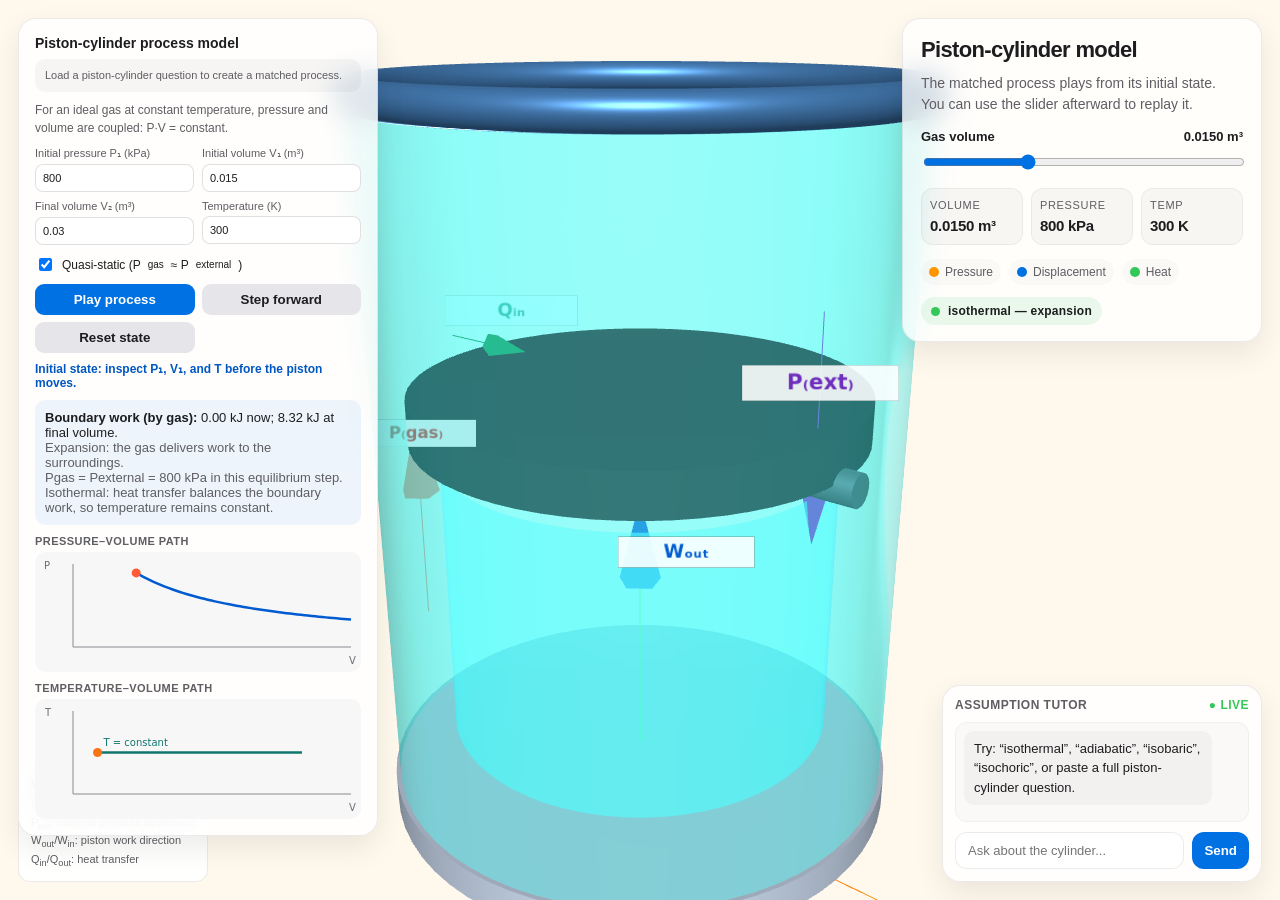
==== cylinder-3d.html @ 8aa52929 "Add matched state solving and thermodynamic process visualization" ====
<!DOCTYPE html>
<html lang="en">
<head>
  <meta charset="UTF-8" />
  <meta name="viewport" content="width=device-width, initial-scale=1.0" />
  <title>3D Cylinder Explorer</title>
  <style>
    :root {
      --bg: #f5f5f7;
      --panel: rgba(255,255,255,0.78);
      --ink: #1d1d1f;
      --muted: #5e5e63;
      --blue: #0071e3;
      --orange: #ff9500;
      --green: #34c759;
      --line: rgba(0,0,0,0.08);
    }

    * { box-sizing: border-box; }

    html, body {
      margin: 0;
      height: 100%;
      font-family: -apple-system, BlinkMacSystemFont, "SF Pro Display", "Segoe UI", sans-serif;
      background: linear-gradient(180deg, #fff9ef 0%, #edf8f5 100%);
      color: var(--ink);
      overflow: hidden;
    }

    body {
      position: relative;
    }

    #viewer {
      position: absolute;
      inset: 0;
      width: 100%;
      height: 100%;
    }

    .hud {
      position: absolute;
      z-index: 2;
      top: 18px;
      right: 18px;
      width: min(360px, calc(100vw - 36px));
      background: var(--panel);
      backdrop-filter: blur(14px);
      -webkit-backdrop-filter: blur(14px);
      border: 1px solid var(--line);
      border-radius: 18px;
      box-shadow: 0 12px 30px rgba(0,0,0,0.08);
      padding: 18px 18px 16px;
    }

    h1 {
      margin: 0 0 10px;
      font-size: 22px;
      letter-spacing: -0.03em;
    }

    .subtitle {
      margin: 0 0 14px;
      color: var(--muted);
      line-height: 1.5;
      font-size: 14px;
    }

    .control-block {
      margin-top: 14px;
    }

    .label-row {
      display: flex;
      justify-content: space-between;
      align-items: center;
      font-size: 13px;
      font-weight: 600;
      margin-bottom: 8px;
    }

    input[type="range"] {
      width: 100%;
      accent-color: var(--blue);
      cursor: pointer;
    }

    .stats {
      margin-top: 14px;
      display: grid;
      grid-template-columns: repeat(3, minmax(0, 1fr));
      gap: 8px;
    }

    .stat {
      background: rgba(18, 18, 20, 0.03);
      border: 1px solid rgba(0,0,0,0.05);
      border-radius: 12px;
      padding: 10px 8px;
    }

    .stat-name {
      font-size: 11px;
      color: var(--muted);
      margin-bottom: 6px;
      text-transform: uppercase;
      letter-spacing: 0.06em;
    }

    .stat-value {
      font-weight: 700;
      font-size: 15px;
      letter-spacing: -0.02em;
    }

    .legend {
      margin-top: 14px;
      display: flex;
      flex-wrap: wrap;
      gap: 8px;
      color: var(--muted);
      font-size: 12px;
    }

    .dot {
      display: inline-flex;
      align-items: center;
      gap: 6px;
      background: rgba(0,0,0,0.02);
      border-radius: 999px;
      padding: 6px 8px;
    }

    .swatch {
      width: 10px;
      height: 10px;
      border-radius: 50%;
      display: inline-block;
    }

    .state-pill {
      margin-top: 12px;
      display: inline-flex;
      align-items: center;
      gap: 8px;
      padding: 7px 10px;
      border-radius: 999px;
      background: rgba(0, 113, 227, 0.08);
      color: var(--ink);
      font-size: 12px;
      font-weight: 700;
      letter-spacing: 0.02em;
    }

    .state-pill::before {
      content: "";
      width: 9px;
      height: 9px;
      border-radius: 50%;
      background: var(--blue);
      display: inline-block;
    }

    .problem-panel {
      position: absolute;
      z-index: 3;
      top: 18px;
      left: 18px;
      width: min(360px, calc(100vw - 36px));
      padding: 16px;
      border: 1px solid var(--line);
      border-radius: 18px;
      background: rgba(255,255,255,0.84);
      box-shadow: 0 12px 30px rgba(0,0,0,0.08);
      backdrop-filter: blur(14px);
    }

    .problem-title { margin: 0 0 8px; font-size: 14px; }
    .problem-copy { margin: 0 0 10px; color: var(--muted); font-size: 12px; line-height: 1.45; }
    .problem-grid { display: grid; grid-template-columns: 1fr 1fr; gap: 8px; }
    .problem-field { font-size: 11px; color: var(--muted); }
    .problem-field input { width: 100%; margin-top: 4px; padding: 7px; border: 1px solid rgba(0,0,0,0.12); border-radius: 8px; font: inherit; color: var(--ink); }
    .work-result { margin-top: 10px; padding: 10px; border-radius: 10px; background: rgba(0,113,227,0.07); font-size: 13px; }
    .pv-canvas { width: 100%; height: 120px; margin-top: 10px; border-radius: 10px; background: #f7f7f8; }
    .tv-canvas { width: 100%; height: 120px; margin-top: 10px; border-radius: 10px; background: #f7f7f8; }
    .graph-label { margin: 10px 0 -5px; color: var(--muted); font-size: 11px; font-weight: 700; letter-spacing: 0.04em; text-transform: uppercase; }
    .quasi-toggle { display: flex; align-items: center; gap: 7px; margin-top: 10px; font-size: 12px; }
    .question-context { margin: 0 0 10px; padding: 9px 10px; border-radius: 10px; background: rgba(0,0,0,0.035); color: var(--muted); font-size: 11px; line-height: 1.4; }
    .process-controls { display: grid; grid-template-columns: 1fr 1fr; gap: 7px; margin-top: 10px; }
    .process-controls button { border: 0; border-radius: 9px; padding: 8px; cursor: pointer; font-weight: 700; background: #0071e3; color: #fff; }
    .process-controls button.secondary { background: #e5e5ea; color: #1d1d1f; }
    .process-stage { margin-top: 9px; font-size: 12px; font-weight: 700; color: #0057c2; }
    .scene-key { position: absolute; z-index: 2; left: 18px; bottom: 18px; max-width: 245px; padding: 11px 12px; border-radius: 12px; background: rgba(255,255,255,0.88); border: 1px solid var(--line); font-size: 11px; line-height: 1.45; color: var(--muted); }
    .scene-key strong { color: var(--ink); display: block; margin-bottom: 4px; }
    #debugPanel { display: none; }
    .guide-panel { display: none; }

    .guide-panel {
      position: absolute;
      left: 18px;
      bottom: 18px;
      width: min(320px, calc(100vw - 36px));
      background: rgba(255,255,255,0.82);
      backdrop-filter: blur(14px);
      -webkit-backdrop-filter: blur(14px);
      border: 1px solid var(--line);
      border-radius: 18px;
      box-shadow: 0 12px 30px rgba(0,0,0,0.08);
      padding: 14px 14px 12px;
      z-index: 3;
    }

    .guide-title {
      margin: 0 0 10px;
      font-size: 12px;
      letter-spacing: 0.08em;
      text-transform: uppercase;
      color: var(--muted);
      font-weight: 700;
    }

    .checkpoint-list {
      display: flex;
      flex-direction: column;
      gap: 8px;
      margin: 0;
      padding: 0;
      list-style: none;
    }

    .checkpoint-item {
      display: flex;
      align-items: flex-start;
      gap: 10px;
      border: 1px solid rgba(0,0,0,0.04);
      border-radius: 12px;
      background: rgba(17,17,19,0.02);
      padding: 8px 10px;
    }

    .checkpoint-badge {
      min-width: 22px;
      height: 22px;
      border-radius: 50%;
      display: inline-flex;
      align-items: center;
      justify-content: center;
      background: rgba(0, 113, 227, 0.08);
      color: var(--blue);
      font-size: 11px;
      font-weight: 800;
    }

    .checkpoint-copy {
      font-size: 12px;
      line-height: 1.45;
      color: var(--ink);
    }

    .tutor-box {
      margin-top: 10px;
      padding: 10px 12px;
      border-radius: 12px;
      background: rgba(0, 113, 227, 0.05);
      border: 1px solid rgba(0, 113, 227, 0.09);
      color: var(--ink);
      font-size: 12px;
      line-height: 1.5;
    }

    .tutor-box strong {
      display: block;
      margin-bottom: 4px;
      font-size: 11px;
      text-transform: uppercase;
      letter-spacing: 0.06em;
      color: var(--muted);
    }

    .chat-box {
      position: absolute;
      right: 18px;
      bottom: 18px;
      width: min(320px, calc(100vw - 26px));
      background: rgba(255,255,255,0.8);
      backdrop-filter: blur(14px);
      -webkit-backdrop-filter: blur(14px);
      border: 1px solid var(--line);
      border-radius: 18px;
      box-shadow: 0 12px 30px rgba(0,0,0,0.08);
      padding: 12px;
      z-index: 3;
    }

    .chat-header {
      display: flex;
      justify-content: space-between;
      align-items: center;
      margin-bottom: 10px;
      font-size: 12px;
      font-weight: 700;
      color: var(--muted);
      letter-spacing: 0.04em;
      text-transform: uppercase;
    }

    .chat-window {
      max-height: 180px;
      overflow: auto;
      padding: 8px;
      border-radius: 12px;
      background: rgba(17,17,19,0.02);
      border: 1px solid rgba(0,0,0,0.04);
      font-size: 13px;
      line-height: 1.5;
    }

    .chat-message {
      margin-bottom: 8px;
      padding: 8px 10px;
      border-radius: 10px;
      max-width: 90%;
    }

    .chat-message.user {
      margin-left: auto;
      background: rgba(0, 113, 227, 0.1);
      color: var(--ink);
    }

    .chat-message.bot {
      background: rgba(51, 51, 51, 0.04);
      color: var(--ink);
    }

    .chat-input-row {
      display: flex;
      gap: 8px;
      margin-top: 10px;
    }

    .chat-input {
      flex: 1;
      border: 1px solid rgba(0,0,0,0.08);
      border-radius: 12px;
      background: white;
      color: var(--ink);
      padding: 10px 12px;
      font-size: 13px;
    }

    .chat-send {
      border: none;
      border-radius: 12px;
      background: var(--blue);
      color: white;
      font-weight: 700;
      padding: 10px 12px;
      cursor: pointer;
    }

    canvas {
      display: block;
      width: 100%;
      height: 100%;
    }

    @media (max-width: 640px) {
      .hud {
        width: min(310px, calc(100vw - 20px));
        right: 10px;
        left: auto;
        top: 10px;
        padding: 14px 14px 12px;
      }

      h1 { font-size: 20px; }
      .stats { grid-template-columns: 1fr 1fr; }
      .problem-panel { top: auto; bottom: 10px; right: auto; left: 10px; max-height: 52vh; overflow: auto; }
      .scene-key, .guide-panel { display: none; }
      .chat-box { display: none; }
    }
  </style>
</head>
<body>
  <div id="viewer"></div>

  <div class="hud">
    <h1>Piston-cylinder model</h1>
    <p class="subtitle">The matched process plays from its initial state. You can use the slider afterward to replay it.</p>

    <div class="control-block">
      <div class="label-row">
        <span>Gas volume</span>
        <strong id="volumeLabel">1.00x</strong>
      </div>
      <input id="volumeSlider" type="range" min="0.3" max="2.5" step="0.01" value="1" />
    </div>

    <div class="stats">
      <div class="stat">
        <div class="stat-name">Volume</div>
        <div class="stat-value" id="volumeStat">1.00</div>
      </div>
      <div class="stat">
        <div class="stat-name">Pressure</div>
        <div class="stat-value" id="pressureStat">1.00</div>
      </div>
      <div class="stat">
        <div class="stat-name">Temp</div>
        <div class="stat-value" id="tempStat">300 K</div>
      </div>
    </div>

    <div class="legend">
      <span class="dot"><span class="swatch" style="background: var(--orange);"></span> Pressure</span>
      <span class="dot"><span class="swatch" style="background: var(--blue);"></span> Displacement</span>
      <span class="dot"><span class="swatch" style="background: var(--green);"></span> Heat</span>
    </div>

    <div id="statePill" class="state-pill">Piston at rest</div>
  </div>

  <div class="problem-panel">
    <h2 id="problemTitle" class="problem-title">Piston-cylinder process model</h2>
    <p id="questionContext" class="question-context">Load a piston-cylinder question to create a matched process.</p>
    <p class="problem-copy">For an ideal gas at constant temperature, pressure and volume are coupled: P·V = constant.</p>
    <div class="problem-grid">
      <label class="problem-field">Initial pressure P₁ (kPa)<input id="initialPressureInput" type="number" min="1" value="800" step="10"></label>
      <label class="problem-field">Initial volume V₁ (m³)<input id="initialVolumeInput" type="number" min="0.001" value="0.015" step="0.001"></label>
      <label class="problem-field">Final volume V₂ (m³)<input id="finalVolumeInput" type="number" min="0.001" value="0.030" step="0.001"></label>
      <label class="problem-field">Temperature (K)<input id="temperatureInput" type="number" min="1" value="300" step="5" title="For a fixed amount of gas, changing temperature updates the initial pressure."></label>
    </div>
    <label class="quasi-toggle"><input id="quasiStaticToggle" type="checkbox" checked> Quasi-static (P<sub>gas</sub> ≈ P<sub>external</sub>)</label>
    <div class="process-controls">
      <button id="playProcessBtn" type="button">Play process</button>
      <button id="stepProcessBtn" class="secondary" type="button">Step forward</button>
      <button id="resetProcessBtn" class="secondary" type="button">Reset state</button>
    </div>
    <div id="processStage" class="process-stage">Initial state: inspect P₁, V₁, and T.</div>
    <div id="workResult" class="work-result">Work output to V₂: —</div>
    <div class="graph-label">Pressure–volume path</div>
    <canvas id="pvCanvas" class="pv-canvas" aria-label="Pressure-volume diagram"></canvas>
    <div class="graph-label">Temperature–volume path</div>
    <canvas id="tvCanvas" class="tv-canvas" aria-label="Temperature-volume diagram"></canvas>
  </div>

  <div class="scene-key">
    <strong>What to watch</strong>
    P<sub>gas</sub>: gas pressure upward<br>
    P<sub>ext</sub>: external pressure downward<br>
    W<sub>out</sub>/W<sub>in</sub>: piston work direction<br>
    Q<sub>in</sub>/Q<sub>out</sub>: heat transfer
  </div>

  <div class="guide-panel" style="display:none">
    <h2 class="guide-title">Guided prompts & checkpoints</h2>
    <ul class="checkpoint-list" id="checkpointList"></ul>
    <div class="tutor-box" id="tutorBox">
      <strong>AI tutor</strong>
      A thermodynamic process is a path that describes how pressure, volume, and temperature change. Example: isothermal means temperature stays constant while the piston moves.
    </div>
  </div>

  <div class="chat-box">
    <div class="chat-header">
      <span>Assumption tutor</span>
      <span style="color: var(--green);">● Live</span>
    </div>
    <div class="chat-window" id="chatWindow">
      <div class="chat-message bot">Try: “isothermal”, “adiabatic”, “isobaric”, “isochoric”, or paste a full piston-cylinder question.</div>
    </div>
    <div class="chat-input-row">
      <input id="chatInput" class="chat-input" type="text" placeholder="Ask about the cylinder..." />
      <button id="chatSend" class="chat-send">Send</button>
    </div>
  </div>

  <!-- Debug panel for parser state -->
  <div id="debugPanel" style="display:none">
    <div style="font-weight:700; margin-bottom:6px;">Debug — Parser state</div>
    <div>Current process: <span id="dbgProcess">-</span></div>
    <div>Last action: <span id="dbgAction">-</span></div>
    <div>Last ratio: <span id="dbgRatio">-</span></div>
    <div>Confidence: <span id="dbgConfidence">-</span></div>
    <div style="margin-top:6px; color:#666; word-break:break-all;">Last raw: <span id="dbgRaw">-</span></div>
  </div>

  <script src="three.min.js"></script>
  <script src="OrbitControls.js"></script>
  <script src="parser.js?v=state-solver"></script>
  <script src="cylinder-3d.js?v=state-solver"></script>
</body>
</html>
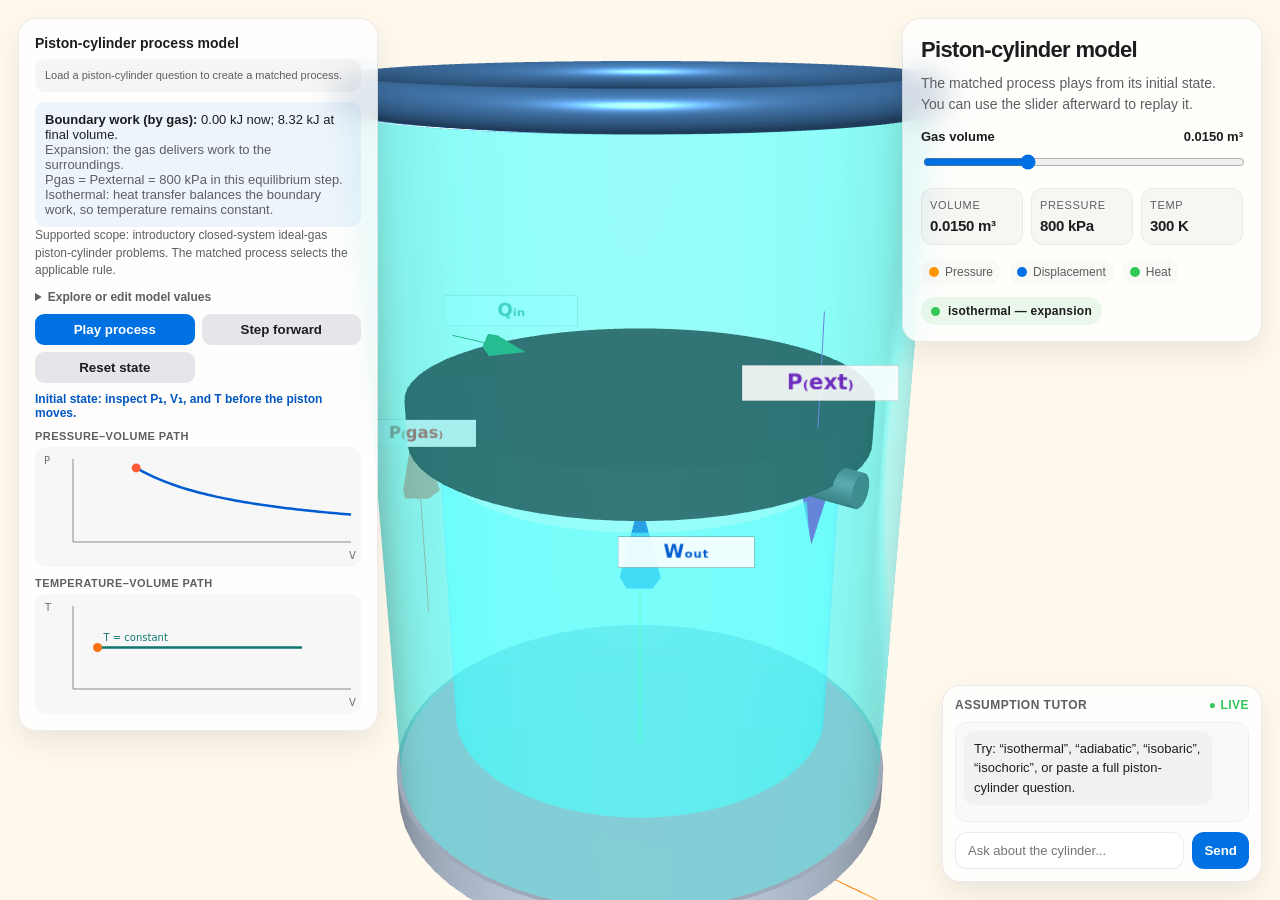
==== commit ce85a1cc: "feat: clarify model scope and strengthen piston checks" ====
--- a/cylinder-3d.html
+++ b/cylinder-3d.html
@@ -178,6 +178,8 @@
     .problem-title { margin: 0 0 8px; font-size: 14px; }
     .problem-copy { margin: 0 0 10px; color: var(--muted); font-size: 12px; line-height: 1.45; }
     .problem-grid { display: grid; grid-template-columns: 1fr 1fr; gap: 8px; }
+    .model-inputs { margin-top: 10px; }
+    .model-inputs summary { cursor: pointer; color: var(--muted); font-size: 12px; font-weight: 700; }
     .problem-field { font-size: 11px; color: var(--muted); }
     .problem-field input { width: 100%; margin-top: 4px; padding: 7px; border: 1px solid rgba(0,0,0,0.12); border-radius: 8px; font: inherit; color: var(--ink); }
     .work-result { margin-top: 10px; padding: 10px; border-radius: 10px; background: rgba(0,113,227,0.07); font-size: 13px; }
@@ -190,7 +192,7 @@
     .process-controls button { border: 0; border-radius: 9px; padding: 8px; cursor: pointer; font-weight: 700; background: #0071e3; color: #fff; }
     .process-controls button.secondary { background: #e5e5ea; color: #1d1d1f; }
     .process-stage { margin-top: 9px; font-size: 12px; font-weight: 700; color: #0057c2; }
-    .scene-key { position: absolute; z-index: 2; left: 18px; bottom: 18px; max-width: 245px; padding: 11px 12px; border-radius: 12px; background: rgba(255,255,255,0.88); border: 1px solid var(--line); font-size: 11px; line-height: 1.45; color: var(--muted); }
+    .scene-key { display: none; }
     .scene-key strong { color: var(--ink); display: block; margin-bottom: 4px; }
     #debugPanel { display: none; }
     .guide-panel { display: none; }
@@ -424,7 +426,10 @@
   <div class="problem-panel">
     <h2 id="problemTitle" class="problem-title">Piston-cylinder process model</h2>
     <p id="questionContext" class="question-context">Load a piston-cylinder question to create a matched process.</p>
-    <p class="problem-copy">For an ideal gas at constant temperature, pressure and volume are coupled: P·V = constant.</p>
+    <div id="workResult" class="work-result">Requested result: -</div>
+    <p id="processRuleText" class="problem-copy">Supported scope: introductory closed-system ideal-gas piston-cylinder problems. The matched process selects the applicable rule.</p>
+    <details class="model-inputs">
+      <summary>Explore or edit model values</summary>
     <div class="problem-grid">
       <label class="problem-field">Initial pressure P₁ (kPa)<input id="initialPressureInput" type="number" min="1" value="800" step="10"></label>
       <label class="problem-field">Initial volume V₁ (m³)<input id="initialVolumeInput" type="number" min="0.001" value="0.015" step="0.001"></label>
@@ -432,13 +437,13 @@
       <label class="problem-field">Temperature (K)<input id="temperatureInput" type="number" min="1" value="300" step="5" title="For a fixed amount of gas, changing temperature updates the initial pressure."></label>
     </div>
     <label class="quasi-toggle"><input id="quasiStaticToggle" type="checkbox" checked> Quasi-static (P<sub>gas</sub> ≈ P<sub>external</sub>)</label>
+    </details>
     <div class="process-controls">
       <button id="playProcessBtn" type="button">Play process</button>
       <button id="stepProcessBtn" class="secondary" type="button">Step forward</button>
       <button id="resetProcessBtn" class="secondary" type="button">Reset state</button>
     </div>
     <div id="processStage" class="process-stage">Initial state: inspect P₁, V₁, and T.</div>
-    <div id="workResult" class="work-result">Work output to V₂: —</div>
     <div class="graph-label">Pressure–volume path</div>
     <canvas id="pvCanvas" class="pv-canvas" aria-label="Pressure-volume diagram"></canvas>
     <div class="graph-label">Temperature–volume path</div>
@@ -488,7 +493,8 @@
 
   <script src="three.min.js"></script>
   <script src="OrbitControls.js"></script>
-  <script src="parser.js?v=state-solver"></script>
-  <script src="cylinder-3d.js?v=state-solver"></script>
+  <script src="parser.js?v=trust-polish"></script>
+  <script src="piston-cylinder-rules.js?v=trust-polish"></script>
+  <script src="cylinder-3d.js?v=trust-polish"></script>
 </body>
 </html>
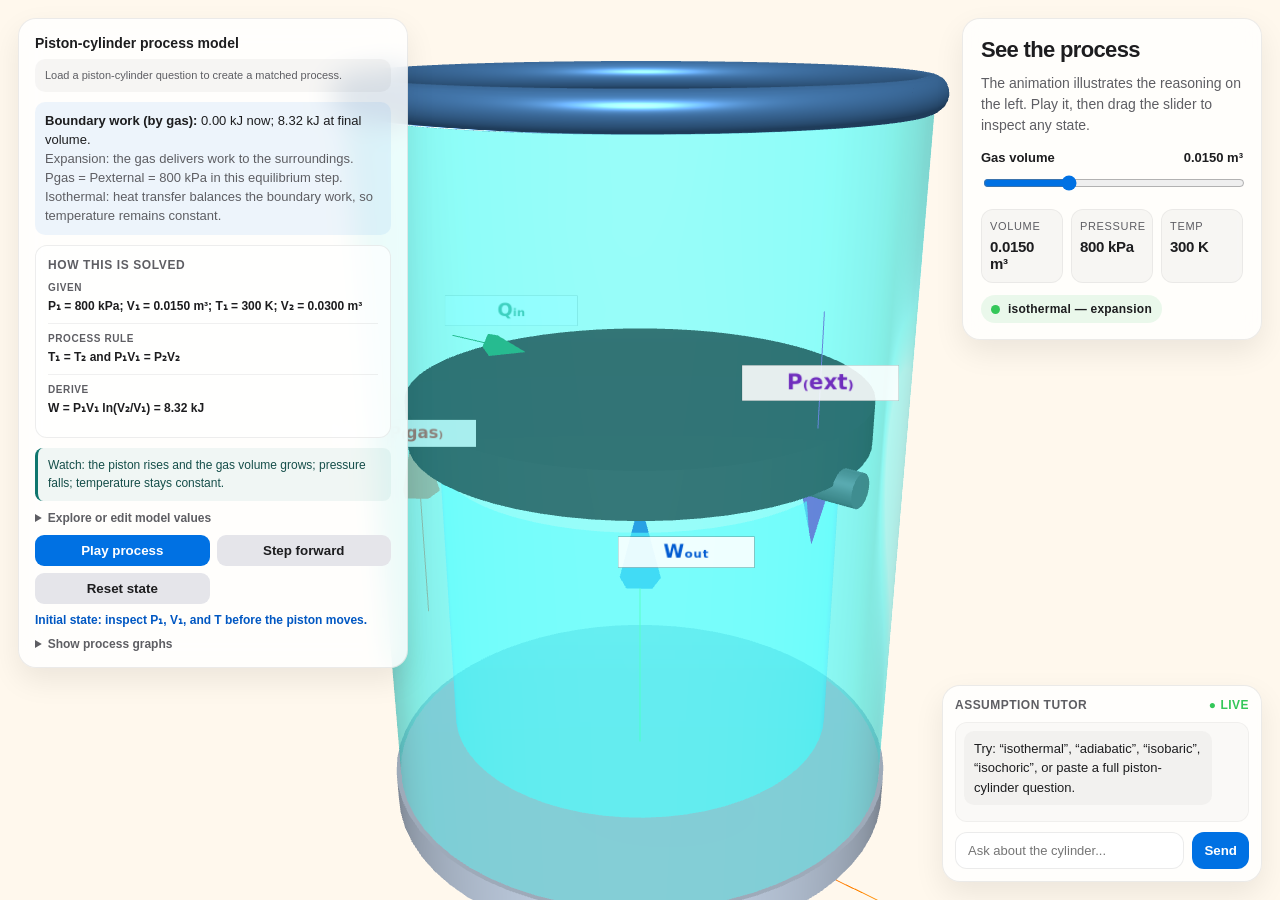
==== commit 5fd956b4: "feat: center piston model on reasoning and observation" ====
--- a/cylinder-3d.html
+++ b/cylinder-3d.html
@@ -43,7 +43,7 @@
       z-index: 2;
       top: 18px;
       right: 18px;
-      width: min(360px, calc(100vw - 36px));
+      width: min(300px, calc(100vw - 36px));
       background: var(--panel);
       backdrop-filter: blur(14px);
       -webkit-backdrop-filter: blur(14px);
@@ -115,7 +115,7 @@
 
     .legend {
       margin-top: 14px;
-      display: flex;
+      display: none;
       flex-wrap: wrap;
       gap: 8px;
       color: var(--muted);
@@ -166,7 +166,9 @@
       z-index: 3;
       top: 18px;
       left: 18px;
-      width: min(360px, calc(100vw - 36px));
+      width: min(390px, calc(100vw - 36px));
+      max-height: calc(100vh - 36px);
+      overflow: auto;
       padding: 16px;
       border: 1px solid var(--line);
       border-radius: 18px;
@@ -182,9 +184,18 @@
     .model-inputs summary { cursor: pointer; color: var(--muted); font-size: 12px; font-weight: 700; }
     .problem-field { font-size: 11px; color: var(--muted); }
     .problem-field input { width: 100%; margin-top: 4px; padding: 7px; border: 1px solid rgba(0,0,0,0.12); border-radius: 8px; font: inherit; color: var(--ink); }
-    .work-result { margin-top: 10px; padding: 10px; border-radius: 10px; background: rgba(0,113,227,0.07); font-size: 13px; }
+    .work-result { margin-top: 10px; padding: 10px; border-radius: 10px; background: rgba(0,113,227,0.07); font-size: 13px; line-height: 1.45; }
+    .reasoning-card { margin-top: 10px; padding: 12px; border: 1px solid rgba(0,0,0,0.07); border-radius: 12px; background: rgba(255,255,255,0.68); }
+    .reasoning-card h3 { margin: 0 0 9px; font-size: 12px; letter-spacing: .05em; text-transform: uppercase; color: var(--muted); }
+    .reasoning-row { padding: 8px 0; border-top: 1px solid rgba(0,0,0,0.06); font-size: 12px; line-height: 1.45; }
+    .reasoning-row:first-of-type { border-top: 0; padding-top: 0; }
+    .reasoning-label { display: block; margin-bottom: 2px; color: var(--muted); font-size: 10px; font-weight: 800; letter-spacing: .06em; text-transform: uppercase; }
+    .reasoning-value { color: var(--ink); font-weight: 600; }
+    .observe-card { margin-top: 10px; padding: 9px 10px; border-left: 3px solid #0f766e; border-radius: 8px; background: rgba(15,118,110,.06); color: #164e4a; font-size: 12px; line-height: 1.45; }
     .pv-canvas { width: 100%; height: 120px; margin-top: 10px; border-radius: 10px; background: #f7f7f8; }
     .tv-canvas { width: 100%; height: 120px; margin-top: 10px; border-radius: 10px; background: #f7f7f8; }
+    .graphs { margin-top: 10px; }
+    .graphs summary { cursor: pointer; color: var(--muted); font-size: 12px; font-weight: 700; }
     .graph-label { margin: 10px 0 -5px; color: var(--muted); font-size: 11px; font-weight: 700; letter-spacing: 0.04em; text-transform: uppercase; }
     .quasi-toggle { display: flex; align-items: center; gap: 7px; margin-top: 10px; font-size: 12px; }
     .question-context { margin: 0 0 10px; padding: 9px 10px; border-radius: 10px; background: rgba(0,0,0,0.035); color: var(--muted); font-size: 11px; line-height: 1.4; }
@@ -378,7 +389,7 @@
 
       h1 { font-size: 20px; }
       .stats { grid-template-columns: 1fr 1fr; }
-      .problem-panel { top: auto; bottom: 10px; right: auto; left: 10px; max-height: 52vh; overflow: auto; }
+      .problem-panel { top: auto; bottom: 10px; right: auto; left: 10px; max-height: 64vh; overflow: auto; }
       .scene-key, .guide-panel { display: none; }
       .chat-box { display: none; }
     }
@@ -388,8 +399,8 @@
   <div id="viewer"></div>
 
   <div class="hud">
-    <h1>Piston-cylinder model</h1>
-    <p class="subtitle">The matched process plays from its initial state. You can use the slider afterward to replay it.</p>
+    <h1>See the process</h1>
+    <p class="subtitle">The animation illustrates the reasoning on the left. Play it, then drag the slider to inspect any state.</p>
 
     <div class="control-block">
       <div class="label-row">
@@ -427,7 +438,13 @@
     <h2 id="problemTitle" class="problem-title">Piston-cylinder process model</h2>
     <p id="questionContext" class="question-context">Load a piston-cylinder question to create a matched process.</p>
     <div id="workResult" class="work-result">Requested result: -</div>
-    <p id="processRuleText" class="problem-copy">Supported scope: introductory closed-system ideal-gas piston-cylinder problems. The matched process selects the applicable rule.</p>
+    <section class="reasoning-card" aria-label="Solution reasoning">
+      <h3>How this is solved</h3>
+      <div class="reasoning-row"><span class="reasoning-label">Given</span><span id="givenValues" class="reasoning-value">-</span></div>
+      <div class="reasoning-row"><span class="reasoning-label">Process rule</span><span id="processRuleText" class="reasoning-value">-</span></div>
+      <div class="reasoning-row"><span class="reasoning-label">Derive</span><span id="derivationText" class="reasoning-value">-</span></div>
+    </section>
+    <div id="observeText" class="observe-card">Watch the piston and the marked points move together as the process follows this rule.</div>
     <details class="model-inputs">
       <summary>Explore or edit model values</summary>
     <div class="problem-grid">
@@ -444,10 +461,13 @@
       <button id="resetProcessBtn" class="secondary" type="button">Reset state</button>
     </div>
     <div id="processStage" class="process-stage">Initial state: inspect P₁, V₁, and T.</div>
-    <div class="graph-label">Pressure–volume path</div>
+    <details class="graphs">
+      <summary>Show process graphs</summary>
+      <div class="graph-label">Pressure-volume path</div>
     <canvas id="pvCanvas" class="pv-canvas" aria-label="Pressure-volume diagram"></canvas>
     <div class="graph-label">Temperature–volume path</div>
     <canvas id="tvCanvas" class="tv-canvas" aria-label="Temperature-volume diagram"></canvas>
+    </details>
   </div>
 
   <div class="scene-key">
@@ -493,8 +513,8 @@
 
   <script src="three.min.js"></script>
   <script src="OrbitControls.js"></script>
-  <script src="parser.js?v=trust-polish"></script>
-  <script src="piston-cylinder-rules.js?v=trust-polish"></script>
-  <script src="cylinder-3d.js?v=trust-polish"></script>
+  <script src="parser.js?v=reasoning-v1"></script>
+  <script src="piston-cylinder-rules.js?v=reasoning-v1"></script>
+  <script src="cylinder-3d.js?v=reasoning-v1"></script>
 </body>
 </html>
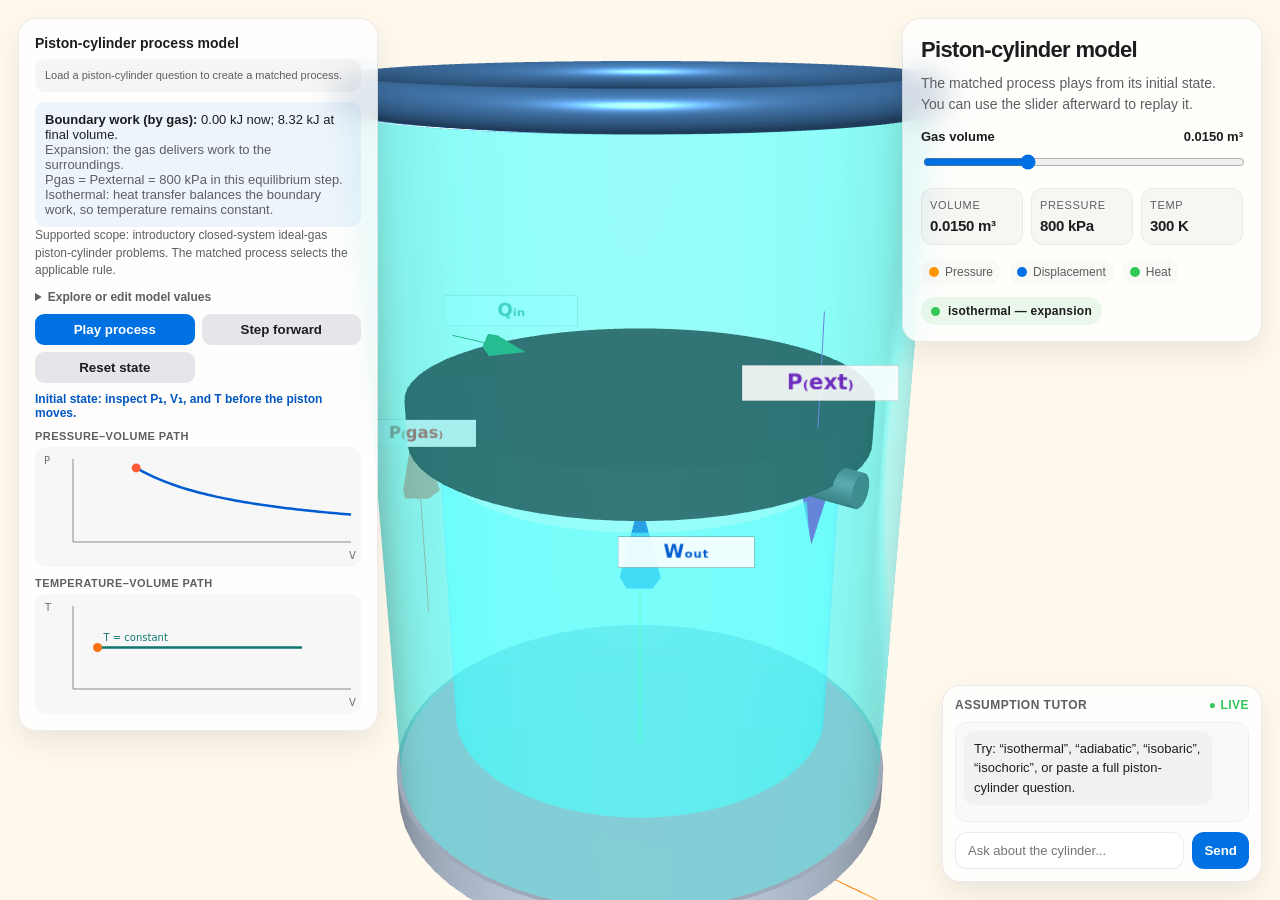
==== commit 2e786ec9: "Revert "feat: center piston model on reasoning and observation" This reverts commit 5fd956b4e937d852" ====
--- a/cylinder-3d.html
+++ b/cylinder-3d.html
@@ -43,7 +43,7 @@
       z-index: 2;
       top: 18px;
       right: 18px;
-      width: min(300px, calc(100vw - 36px));
+      width: min(360px, calc(100vw - 36px));
       background: var(--panel);
       backdrop-filter: blur(14px);
       -webkit-backdrop-filter: blur(14px);
@@ -115,7 +115,7 @@
 
     .legend {
       margin-top: 14px;
-      display: none;
+      display: flex;
       flex-wrap: wrap;
       gap: 8px;
       color: var(--muted);
@@ -166,9 +166,7 @@
       z-index: 3;
       top: 18px;
       left: 18px;
-      width: min(390px, calc(100vw - 36px));
-      max-height: calc(100vh - 36px);
-      overflow: auto;
+      width: min(360px, calc(100vw - 36px));
       padding: 16px;
       border: 1px solid var(--line);
       border-radius: 18px;
@@ -184,18 +182,9 @@
     .model-inputs summary { cursor: pointer; color: var(--muted); font-size: 12px; font-weight: 700; }
     .problem-field { font-size: 11px; color: var(--muted); }
     .problem-field input { width: 100%; margin-top: 4px; padding: 7px; border: 1px solid rgba(0,0,0,0.12); border-radius: 8px; font: inherit; color: var(--ink); }
-    .work-result { margin-top: 10px; padding: 10px; border-radius: 10px; background: rgba(0,113,227,0.07); font-size: 13px; line-height: 1.45; }
-    .reasoning-card { margin-top: 10px; padding: 12px; border: 1px solid rgba(0,0,0,0.07); border-radius: 12px; background: rgba(255,255,255,0.68); }
-    .reasoning-card h3 { margin: 0 0 9px; font-size: 12px; letter-spacing: .05em; text-transform: uppercase; color: var(--muted); }
-    .reasoning-row { padding: 8px 0; border-top: 1px solid rgba(0,0,0,0.06); font-size: 12px; line-height: 1.45; }
-    .reasoning-row:first-of-type { border-top: 0; padding-top: 0; }
-    .reasoning-label { display: block; margin-bottom: 2px; color: var(--muted); font-size: 10px; font-weight: 800; letter-spacing: .06em; text-transform: uppercase; }
-    .reasoning-value { color: var(--ink); font-weight: 600; }
-    .observe-card { margin-top: 10px; padding: 9px 10px; border-left: 3px solid #0f766e; border-radius: 8px; background: rgba(15,118,110,.06); color: #164e4a; font-size: 12px; line-height: 1.45; }
+    .work-result { margin-top: 10px; padding: 10px; border-radius: 10px; background: rgba(0,113,227,0.07); font-size: 13px; }
     .pv-canvas { width: 100%; height: 120px; margin-top: 10px; border-radius: 10px; background: #f7f7f8; }
     .tv-canvas { width: 100%; height: 120px; margin-top: 10px; border-radius: 10px; background: #f7f7f8; }
-    .graphs { margin-top: 10px; }
-    .graphs summary { cursor: pointer; color: var(--muted); font-size: 12px; font-weight: 700; }
     .graph-label { margin: 10px 0 -5px; color: var(--muted); font-size: 11px; font-weight: 700; letter-spacing: 0.04em; text-transform: uppercase; }
     .quasi-toggle { display: flex; align-items: center; gap: 7px; margin-top: 10px; font-size: 12px; }
     .question-context { margin: 0 0 10px; padding: 9px 10px; border-radius: 10px; background: rgba(0,0,0,0.035); color: var(--muted); font-size: 11px; line-height: 1.4; }
@@ -389,7 +378,7 @@
 
       h1 { font-size: 20px; }
       .stats { grid-template-columns: 1fr 1fr; }
-      .problem-panel { top: auto; bottom: 10px; right: auto; left: 10px; max-height: 64vh; overflow: auto; }
+      .problem-panel { top: auto; bottom: 10px; right: auto; left: 10px; max-height: 52vh; overflow: auto; }
       .scene-key, .guide-panel { display: none; }
       .chat-box { display: none; }
     }
@@ -399,8 +388,8 @@
   <div id="viewer"></div>
 
   <div class="hud">
-    <h1>See the process</h1>
-    <p class="subtitle">The animation illustrates the reasoning on the left. Play it, then drag the slider to inspect any state.</p>
+    <h1>Piston-cylinder model</h1>
+    <p class="subtitle">The matched process plays from its initial state. You can use the slider afterward to replay it.</p>
 
     <div class="control-block">
       <div class="label-row">
@@ -438,13 +427,7 @@
     <h2 id="problemTitle" class="problem-title">Piston-cylinder process model</h2>
     <p id="questionContext" class="question-context">Load a piston-cylinder question to create a matched process.</p>
     <div id="workResult" class="work-result">Requested result: -</div>
-    <section class="reasoning-card" aria-label="Solution reasoning">
-      <h3>How this is solved</h3>
-      <div class="reasoning-row"><span class="reasoning-label">Given</span><span id="givenValues" class="reasoning-value">-</span></div>
-      <div class="reasoning-row"><span class="reasoning-label">Process rule</span><span id="processRuleText" class="reasoning-value">-</span></div>
-      <div class="reasoning-row"><span class="reasoning-label">Derive</span><span id="derivationText" class="reasoning-value">-</span></div>
-    </section>
-    <div id="observeText" class="observe-card">Watch the piston and the marked points move together as the process follows this rule.</div>
+    <p id="processRuleText" class="problem-copy">Supported scope: introductory closed-system ideal-gas piston-cylinder problems. The matched process selects the applicable rule.</p>
     <details class="model-inputs">
       <summary>Explore or edit model values</summary>
     <div class="problem-grid">
@@ -461,13 +444,10 @@
       <button id="resetProcessBtn" class="secondary" type="button">Reset state</button>
     </div>
     <div id="processStage" class="process-stage">Initial state: inspect P₁, V₁, and T.</div>
-    <details class="graphs">
-      <summary>Show process graphs</summary>
-      <div class="graph-label">Pressure-volume path</div>
+    <div class="graph-label">Pressure–volume path</div>
     <canvas id="pvCanvas" class="pv-canvas" aria-label="Pressure-volume diagram"></canvas>
     <div class="graph-label">Temperature–volume path</div>
     <canvas id="tvCanvas" class="tv-canvas" aria-label="Temperature-volume diagram"></canvas>
-    </details>
   </div>
 
   <div class="scene-key">
@@ -513,8 +493,8 @@
 
   <script src="three.min.js"></script>
   <script src="OrbitControls.js"></script>
-  <script src="parser.js?v=reasoning-v1"></script>
-  <script src="piston-cylinder-rules.js?v=reasoning-v1"></script>
-  <script src="cylinder-3d.js?v=reasoning-v1"></script>
+  <script src="parser.js?v=trust-polish"></script>
+  <script src="piston-cylinder-rules.js?v=trust-polish"></script>
+  <script src="cylinder-3d.js?v=trust-polish"></script>
 </body>
 </html>
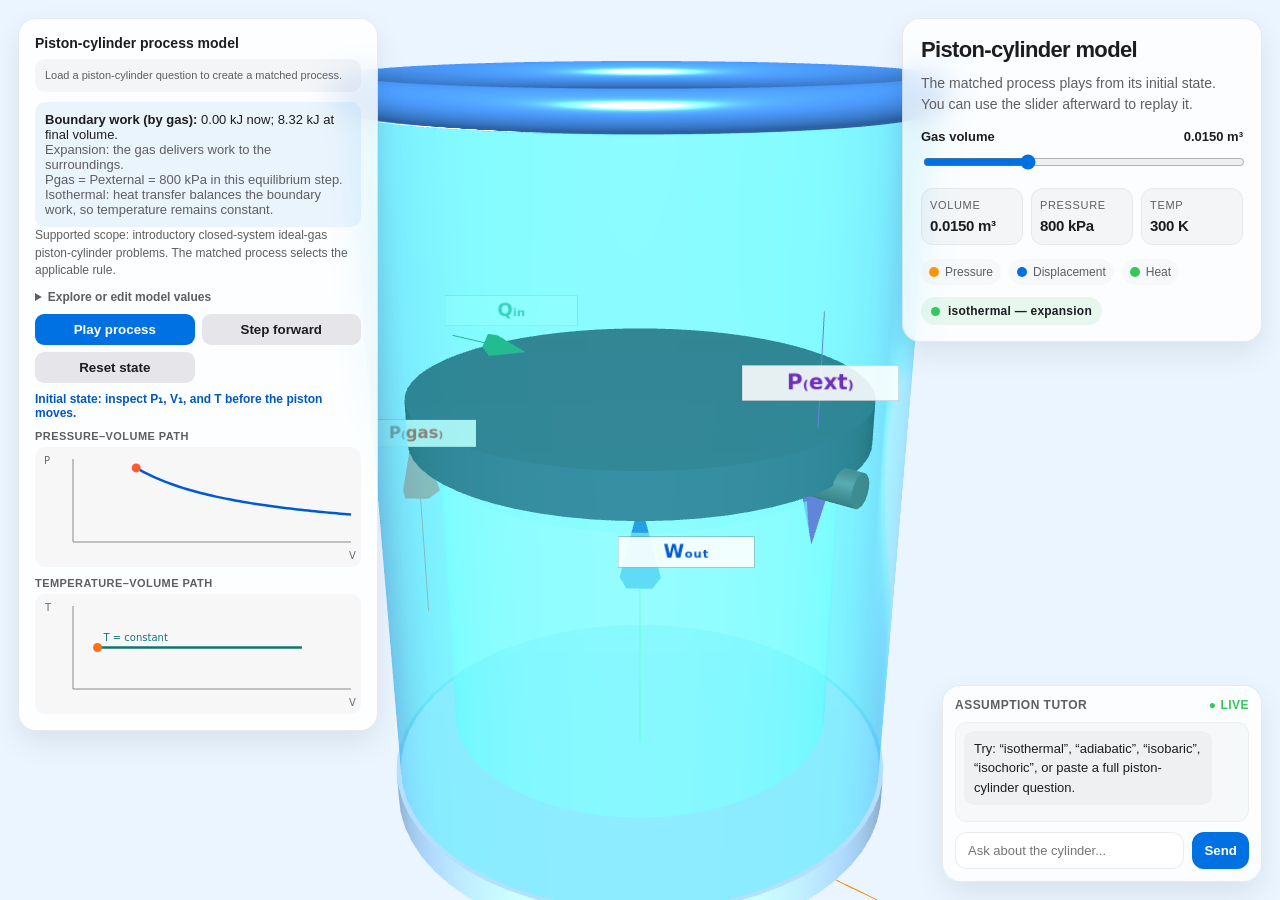
==== commit 77a422f0: "style: refresh cylinder scene with sky palette" ====
--- a/cylinder-3d.html
+++ b/cylinder-3d.html
@@ -22,7 +22,7 @@
       margin: 0;
       height: 100%;
       font-family: -apple-system, BlinkMacSystemFont, "SF Pro Display", "Segoe UI", sans-serif;
-      background: linear-gradient(180deg, #fff9ef 0%, #edf8f5 100%);
+      background: radial-gradient(circle at 72% 20%, #ffffff 0%, #eef7ff 34%, #dceeff 100%);
       color: var(--ink);
       overflow: hidden;
     }
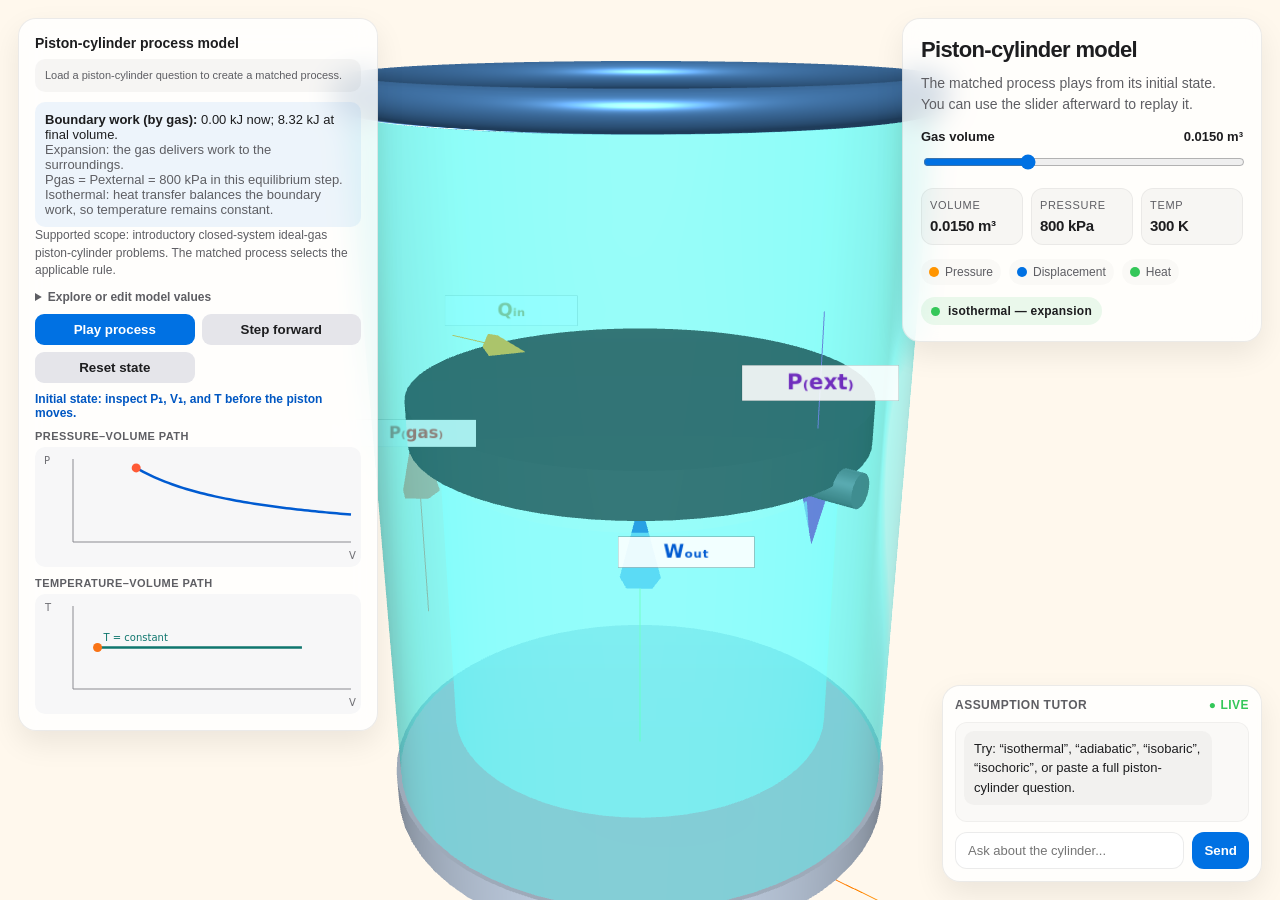
==== commit f9230ddc: "Add rigid-tank model routing and improve cylinder visual cues" ====
--- a/cylinder-3d.html
+++ b/cylinder-3d.html
@@ -22,7 +22,7 @@
       margin: 0;
       height: 100%;
       font-family: -apple-system, BlinkMacSystemFont, "SF Pro Display", "Segoe UI", sans-serif;
-      background: radial-gradient(circle at 72% 20%, #ffffff 0%, #eef7ff 34%, #dceeff 100%);
+      background: linear-gradient(180deg, #fff9ef 0%, #edf8f5 100%);
       color: var(--ink);
       overflow: hidden;
     }
@@ -493,8 +493,8 @@
 
   <script src="three.min.js"></script>
   <script src="OrbitControls.js"></script>
-  <script src="parser.js?v=trust-polish"></script>
-  <script src="piston-cylinder-rules.js?v=trust-polish"></script>
-  <script src="cylinder-3d.js?v=trust-polish"></script>
+  <script src="parser.js?v=cylinder-only-review"></script>
+  <script src="piston-cylinder-rules.js?v=cylinder-only-review"></script>
+  <script src="cylinder-3d.js?v=cylinder-only-review"></script>
 </body>
 </html>
